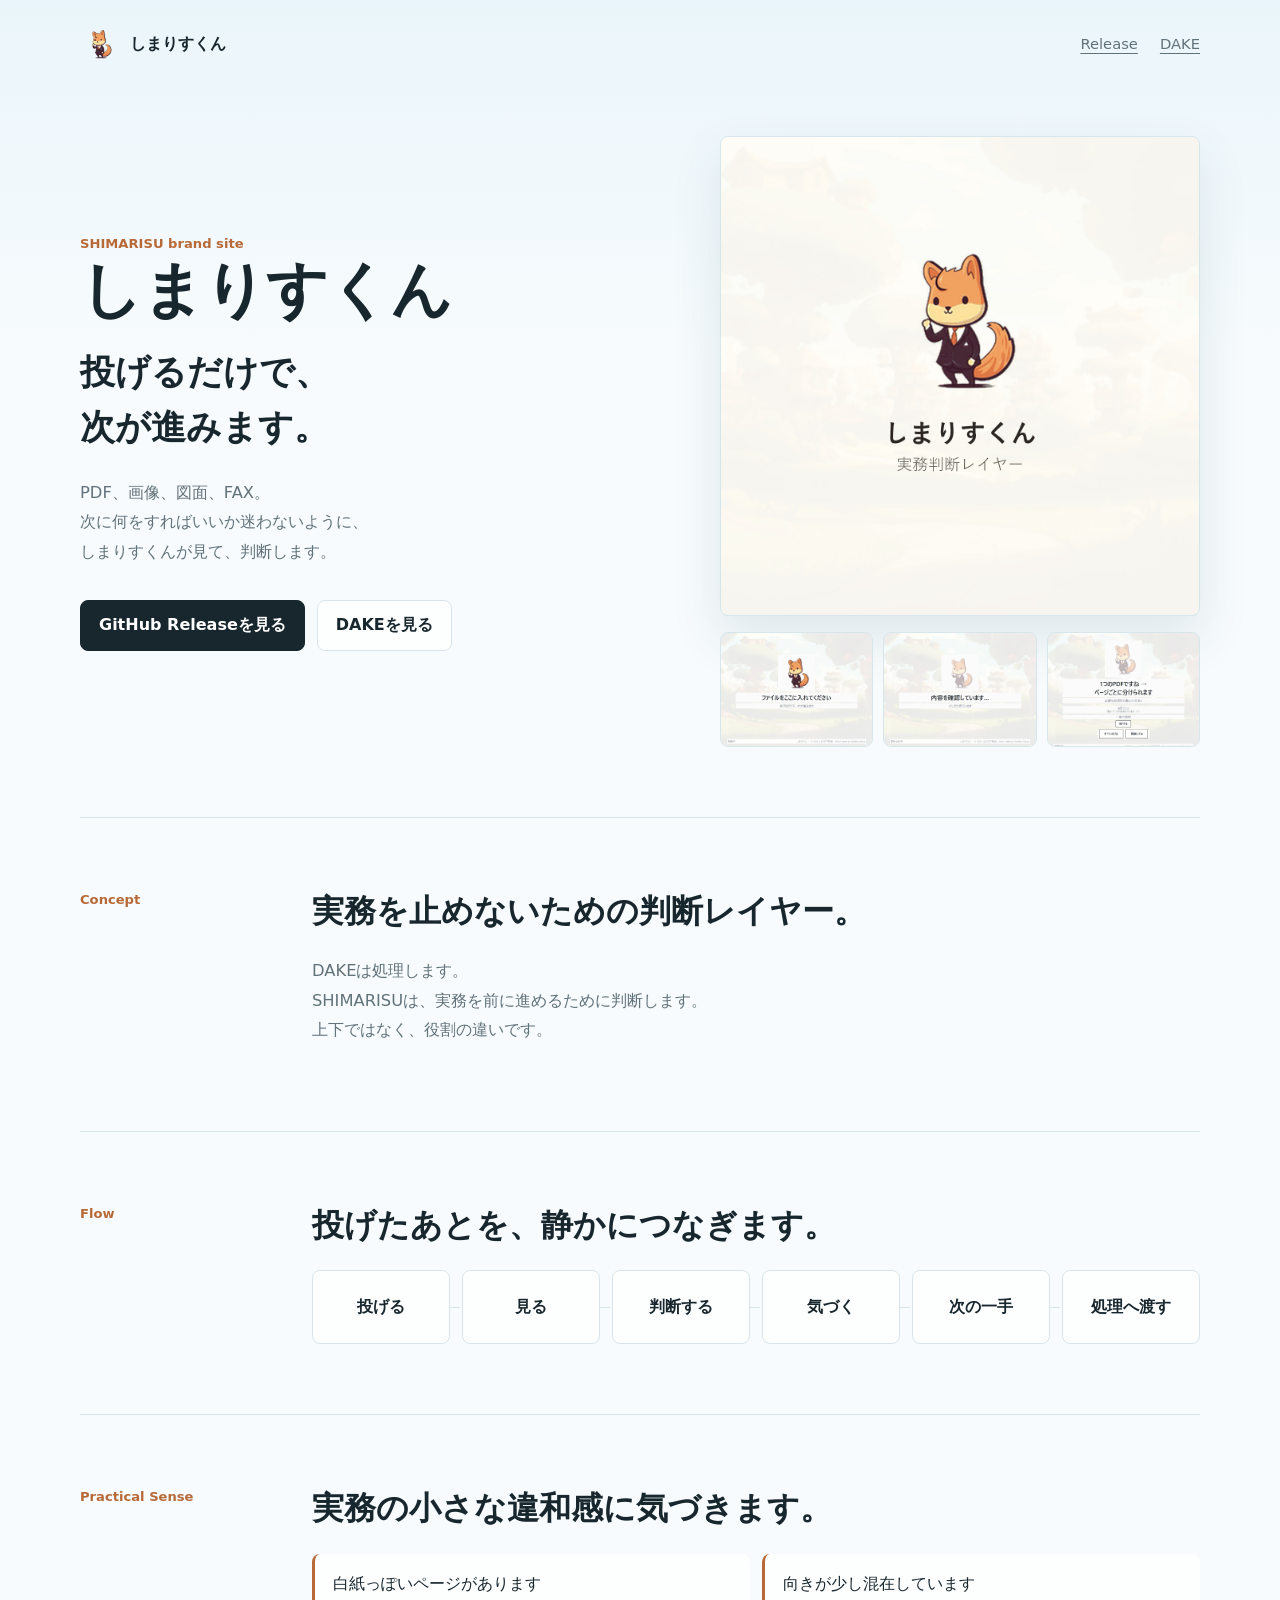
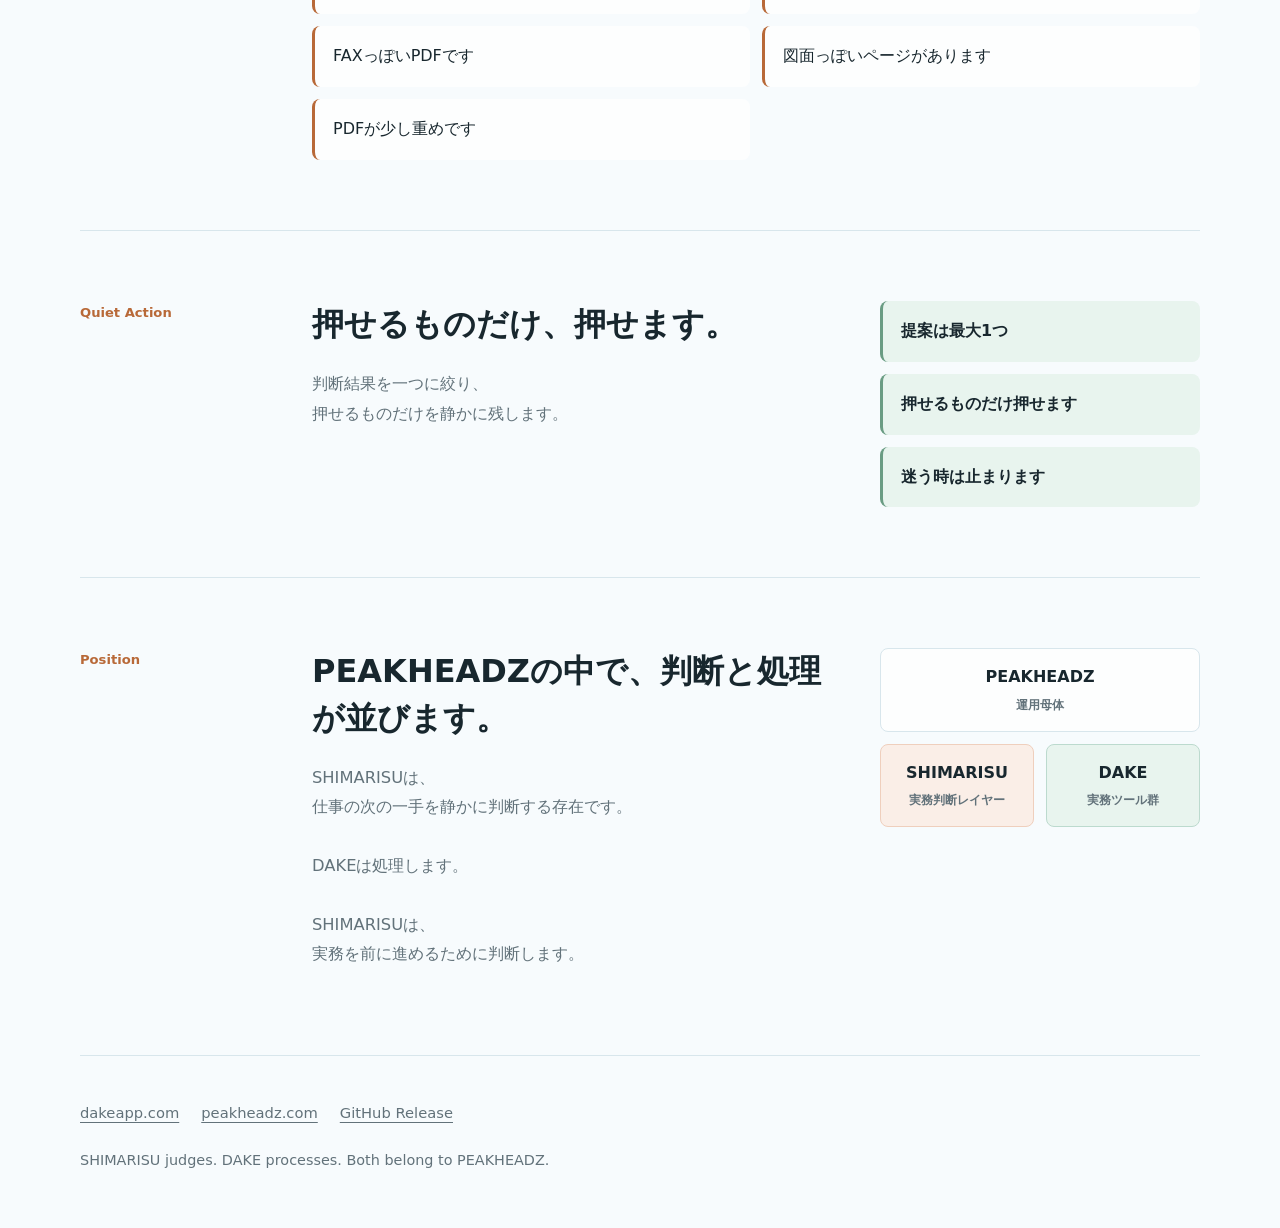
==== public/index.html @ a04b86bb "Refine SHIMARISU positioning" ====
<!doctype html>
<html lang="ja">
  <head>
    <meta charset="utf-8">
    <meta name="viewport" content="width=device-width, initial-scale=1">
    <title>しまりすくん｜投げるだけで、次が進みます</title>
    <meta name="description" content="しまりすくんは、PDF・画像・図面・FAXを見て、仕事の次の一手を静かに判断する実務判断レイヤーです。">
    <meta name="theme-color" content="#eef7fb">
    <meta property="og:site_name" content="しまりすくん">
    <meta property="og:type" content="website">
    <meta property="og:url" content="https://shimarisu.dakeapp.com/">
    <meta property="og:title" content="しまりすくん｜投げるだけで、次が進みます">
    <meta property="og:description" content="しまりすくんは、PDF・画像・図面・FAXを見て、仕事の次の一手を静かに判断する実務判断レイヤーです。">
    <meta property="og:image" content="https://shimarisu.dakeapp.com/assets/booth_thumbnail.jpg">
    <meta name="twitter:card" content="summary_large_image">
    <link rel="icon" href="assets/shimarisu_icon.png">
    <link rel="stylesheet" href="style.css">
  </head>
  <body>
    <header class="site-header">
      <a class="brand" href="#top" aria-label="しまりすくん トップへ">
        <img src="assets/shimarisu_icon.png" alt="" width="40" height="40">
        <span>しまりすくん</span>
      </a>
      <nav class="site-nav" aria-label="関連リンク">
        <a href="https://github.com/yukiPHZ/shimarisu/releases" target="_blank" rel="noreferrer">Release</a>
        <a href="https://dakeapp.com/" target="_blank" rel="noreferrer">DAKE</a>
      </nav>
    </header>

    <main id="top">
      <section class="hero" aria-labelledby="hero-title">
        <div class="hero-copy">
          <p class="eyebrow">SHIMARISU brand site</p>
          <h1 id="hero-title">しまりすくん</h1>
          <p class="hero-lead">投げるだけで、<br>次が進みます。</p>
          <p class="hero-text">
            PDF、画像、図面、FAX。<br>
            次に何をすればいいか迷わないように、<br>
            しまりすくんが見て、判断します。
          </p>
          <div class="hero-actions" aria-label="主要リンク">
            <a class="button primary" href="https://github.com/yukiPHZ/shimarisu/releases" target="_blank" rel="noreferrer">GitHub Releaseを見る</a>
            <a class="button secondary" href="https://dakeapp.com/" target="_blank" rel="noreferrer">DAKEを見る</a>
          </div>
        </div>

        <div class="hero-media" aria-label="しまりすくんの画面">
          <img class="hero-card" src="assets/booth_thumbnail.jpg" alt="しまりすくん 実務判断レイヤー">
          <div class="mini-steps" aria-label="しまりすくんの流れ">
            <img src="assets/01_start.webp" alt="ファイルを受け取る画面">
            <img src="assets/02_checking.webp" alt="内容を確認している画面">
            <img src="assets/03_decision.webp" alt="次の一手を判断した画面">
          </div>
        </div>
      </section>

      <section class="section concept" aria-labelledby="concept-title">
        <div class="section-label">Concept</div>
        <div class="section-body">
          <h2 id="concept-title">実務を止めないための判断レイヤー。</h2>
          <p>
            DAKEは処理します。<br>
            SHIMARISUは、実務を前に進めるために判断します。<br>
            上下ではなく、役割の違いです。
          </p>
        </div>
      </section>

      <section class="section flow-section" aria-labelledby="flow-title">
        <div class="section-label">Flow</div>
        <div class="section-body">
          <h2 id="flow-title">投げたあとを、静かにつなぎます。</h2>
          <ol class="flow-list">
            <li>投げる</li>
            <li>見る</li>
            <li>判断する</li>
            <li>気づく</li>
            <li>次の一手</li>
            <li>処理へ渡す</li>
          </ol>
        </div>
      </section>

      <section class="section practical" aria-labelledby="practical-title">
        <div class="section-label">Practical Sense</div>
        <div class="section-body">
          <h2 id="practical-title">実務の小さな違和感に気づきます。</h2>
          <ul class="sense-list">
            <li>白紙っぽいページがあります</li>
            <li>向きが少し混在しています</li>
            <li>FAXっぽいPDFです</li>
            <li>図面っぽいページがあります</li>
            <li>PDFが少し重めです</li>
          </ul>
        </div>
      </section>

      <section class="section quiet-action" aria-labelledby="action-title">
        <div class="section-label">Quiet Action</div>
        <div class="section-body action-grid">
          <div>
            <h2 id="action-title">押せるものだけ、押せます。</h2>
            <p>
              判断結果を一つに絞り、<br>
              押せるものだけを静かに残します。
            </p>
          </div>
          <ul class="action-list">
            <li>提案は最大1つ</li>
            <li>押せるものだけ押せます</li>
            <li>迷う時は止まります</li>
          </ul>
        </div>
      </section>

      <section class="section position" aria-labelledby="position-title">
        <div class="section-label">Position</div>
        <div class="section-body position-grid">
          <div>
            <h2 id="position-title">PEAKHEADZの中で、判断と処理が並びます。</h2>
            <p>
              SHIMARISUは、<br>
              仕事の次の一手を静かに判断する存在です。<br><br>
              DAKEは処理します。<br><br>
              SHIMARISUは、<br>
              実務を前に進めるために判断します。
            </p>
          </div>
          <ol class="position-stack" aria-label="位置づけ">
            <li class="position-parent">
              <span>PEAKHEADZ</span>
              <small>運用母体</small>
            </li>
            <li>
              <span>SHIMARISU</span>
              <small>実務判断レイヤー</small>
            </li>
            <li>
              <span>DAKE</span>
              <small>実務ツール群</small>
            </li>
          </ol>
        </div>
      </section>
    </main>

    <footer class="site-footer">
      <nav aria-label="フッターリンク">
        <a href="https://dakeapp.com/" target="_blank" rel="noreferrer">dakeapp.com</a>
        <a href="https://peakheadz.com/" target="_blank" rel="noreferrer">peakheadz.com</a>
        <a href="https://github.com/yukiPHZ/shimarisu/releases" target="_blank" rel="noreferrer">GitHub Release</a>
      </nav>
      <p>SHIMARISU judges. DAKE processes. Both belong to PEAKHEADZ.</p>
    </footer>
  </body>
</html>
---- public/style.css ----
:root {
  color-scheme: light;
  --page: #f7fbfd;
  --paper: #ffffff;
  --soft-blue: #e7f4fa;
  --line: #d8e6ec;
  --ink: #18272e;
  --muted: #62727a;
  --accent: #b86938;
  --accent-soft: #faeee7;
  --green-soft: #e8f4ee;
  --shadow: 0 22px 50px rgba(46, 87, 103, 0.12);
}

* {
  box-sizing: border-box;
}

html {
  scroll-behavior: smooth;
}

body {
  margin: 0;
  background:
    linear-gradient(180deg, rgba(231, 244, 250, 0.8), rgba(247, 251, 253, 0.15) 360px),
    var(--page);
  color: var(--ink);
  font-family: "Yu Gothic", "YuGothic", "Hiragino Sans", "Meiryo", system-ui, sans-serif;
  line-height: 1.8;
}

img {
  display: block;
  max-width: 100%;
}

a {
  color: inherit;
  text-decoration-thickness: 1px;
  text-underline-offset: 0.24em;
}

.site-header {
  width: min(1120px, calc(100% - 40px));
  margin: 0 auto;
  padding: 24px 0 14px;
  display: flex;
  align-items: center;
  justify-content: space-between;
  gap: 18px;
}

.brand {
  display: inline-flex;
  align-items: center;
  gap: 10px;
  font-weight: 700;
  text-decoration: none;
}

.brand img {
  width: 40px;
  height: 40px;
  object-fit: contain;
}

.site-nav,
.site-footer nav {
  display: flex;
  flex-wrap: wrap;
  gap: 14px 22px;
  color: var(--muted);
  font-size: 0.92rem;
}

.hero {
  width: min(1120px, calc(100% - 40px));
  margin: 20px auto 0;
  min-height: 74vh;
  display: grid;
  grid-template-columns: minmax(0, 1fr) minmax(320px, 480px);
  gap: 54px;
  align-items: center;
  padding: 38px 0 70px;
}

.eyebrow,
.section-label {
  margin: 0;
  color: var(--accent);
  font-size: 0.82rem;
  font-weight: 700;
  letter-spacing: 0;
}

h1,
h2,
p {
  margin-top: 0;
}

h1 {
  margin-bottom: 20px;
  font-size: 3.8rem;
  line-height: 1.14;
  letter-spacing: 0;
}

h2 {
  margin-bottom: 22px;
  font-size: 2rem;
  line-height: 1.45;
  letter-spacing: 0;
}

.hero-lead {
  margin-bottom: 24px;
  font-size: 2.2rem;
  line-height: 1.55;
  font-weight: 700;
}

.hero-text,
.section-body p {
  color: var(--muted);
  font-size: 1.02rem;
}

.hero-actions {
  display: flex;
  flex-wrap: wrap;
  gap: 12px;
  margin-top: 34px;
}

.button {
  min-height: 46px;
  display: inline-flex;
  align-items: center;
  justify-content: center;
  border-radius: 8px;
  border: 1px solid var(--line);
  padding: 10px 18px;
  font-weight: 700;
  text-decoration: none;
}

.button.primary {
  background: var(--ink);
  border-color: var(--ink);
  color: #fff;
}

.button.secondary {
  background: rgba(255, 255, 255, 0.72);
}

.hero-media {
  display: grid;
  gap: 16px;
}

.hero-card {
  aspect-ratio: 1 / 1;
  width: 100%;
  object-fit: cover;
  border: 1px solid var(--line);
  border-radius: 8px;
  box-shadow: var(--shadow);
  background: var(--paper);
}

.mini-steps {
  display: grid;
  grid-template-columns: repeat(3, 1fr);
  gap: 10px;
}

.mini-steps img {
  aspect-ratio: 4 / 3;
  width: 100%;
  object-fit: cover;
  border: 1px solid var(--line);
  border-radius: 8px;
  background: var(--paper);
}

.section {
  width: min(1120px, calc(100% - 40px));
  margin: 0 auto;
  padding: 70px 0;
  border-top: 1px solid var(--line);
  display: grid;
  grid-template-columns: 190px minmax(0, 1fr);
  gap: 42px;
}

.concept h2 {
  max-width: 680px;
}

.flow-list,
.sense-list,
.action-list,
.position-stack {
  margin: 0;
  padding: 0;
  list-style: none;
}

.flow-list {
  display: grid;
  grid-template-columns: repeat(6, minmax(92px, 1fr));
  gap: 12px;
  align-items: stretch;
}

.flow-list li {
  position: relative;
  min-height: 74px;
  display: grid;
  place-items: center;
  border: 1px solid var(--line);
  border-radius: 8px;
  background: rgba(255, 255, 255, 0.72);
  font-weight: 700;
  text-align: center;
}

.flow-list li:not(:last-child)::after {
  content: "";
  position: absolute;
  right: -11px;
  top: 50%;
  width: 10px;
  height: 1px;
  background: var(--line);
}

.sense-list {
  display: grid;
  grid-template-columns: repeat(2, minmax(0, 1fr));
  gap: 12px;
}

.sense-list li,
.action-list li {
  border-left: 3px solid var(--accent);
  border-radius: 8px;
  background: rgba(255, 255, 255, 0.76);
  padding: 16px 18px;
}

.action-grid,
.position-grid {
  display: grid;
  grid-template-columns: minmax(0, 1fr) 320px;
  gap: 42px;
  align-items: start;
}

.action-list {
  display: grid;
  gap: 12px;
}

.action-list li {
  background: var(--green-soft);
  border-left-color: #6a9c83;
  font-weight: 700;
}

.position-stack {
  display: grid;
  grid-template-columns: repeat(2, minmax(0, 1fr));
  gap: 12px;
}

.position-stack li {
  position: relative;
  min-height: 78px;
  display: grid;
  align-content: center;
  justify-items: center;
  place-items: center;
  border: 1px solid var(--line);
  border-radius: 8px;
  background: rgba(255, 255, 255, 0.78);
  padding: 14px;
  font-weight: 800;
  text-align: center;
}

.position-stack span,
.position-stack small {
  display: block;
}

.position-stack small {
  margin-top: 2px;
  color: var(--muted);
  font-size: 0.78rem;
  font-weight: 700;
}

.position-stack .position-parent {
  grid-column: 1 / -1;
}

.position-stack li:nth-child(2) {
  background: var(--accent-soft);
  border-color: #efcfbd;
}

.position-stack li:nth-child(3) {
  background: var(--green-soft);
  border-color: #bcdace;
}

.site-footer {
  width: min(1120px, calc(100% - 40px));
  margin: 0 auto;
  padding: 44px 0 54px;
  border-top: 1px solid var(--line);
  color: var(--muted);
}

.site-footer p {
  margin: 22px 0 0;
  font-size: 0.9rem;
}

@media (max-width: 860px) {
  .site-header {
    align-items: flex-start;
    flex-direction: column;
  }

  .hero {
    min-height: auto;
    grid-template-columns: 1fr;
    gap: 34px;
    padding: 18px 0 56px;
  }

  h1 {
    font-size: 3rem;
  }

  h2 {
    font-size: 1.62rem;
  }

  .hero-lead {
    font-size: 1.82rem;
  }

  .section {
    grid-template-columns: 1fr;
    gap: 14px;
    padding: 54px 0;
  }

  .flow-list,
  .sense-list,
  .action-grid,
  .position-grid {
    grid-template-columns: 1fr;
  }

  .flow-list li:not(:last-child)::after {
    right: auto;
    left: 50%;
    top: auto;
    bottom: -12px;
    width: 1px;
    height: 12px;
  }
}

@media (max-width: 520px) {
  .site-header,
  .hero,
  .section,
  .site-footer {
    width: min(100% - 28px, 1120px);
  }

  .site-header {
    padding-top: 18px;
  }

  .site-nav,
  .site-footer nav {
    gap: 10px 16px;
  }

  .hero {
    gap: 24px;
    padding-bottom: 16px;
  }

  .section {
    padding: 32px 0 48px;
  }

  h1 {
    font-size: 2.48rem;
  }

  h2 {
    font-size: 1.38rem;
  }

  .hero-lead {
    font-size: 1.55rem;
  }

  .button {
    width: 100%;
  }

  .hero-media {
    width: min(100%, 176px);
    justify-self: center;
  }

  .position-stack {
    grid-template-columns: 1fr;
  }

  .position-stack .position-parent {
    grid-column: auto;
  }

  .hero-card {
    box-shadow: 0 14px 28px rgba(46, 87, 103, 0.1);
  }

  .mini-steps {
    display: none;
  }
}
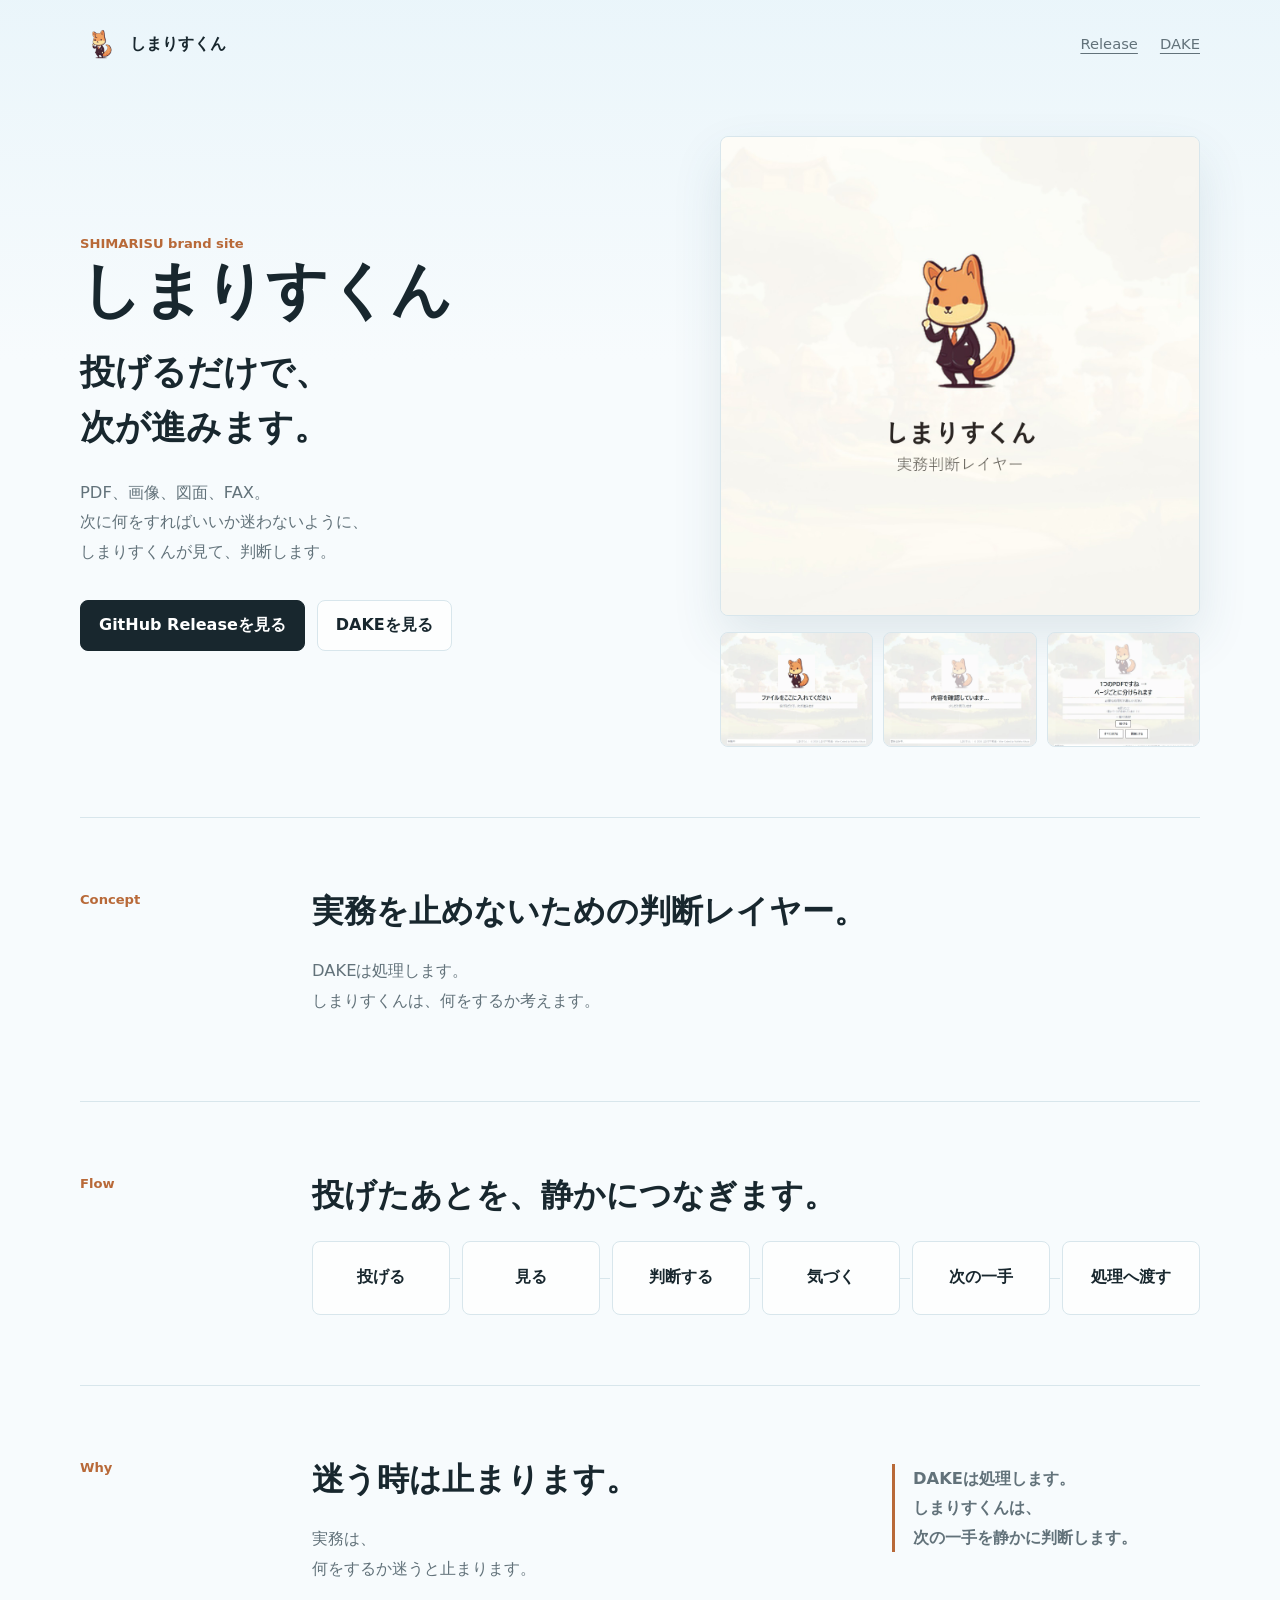
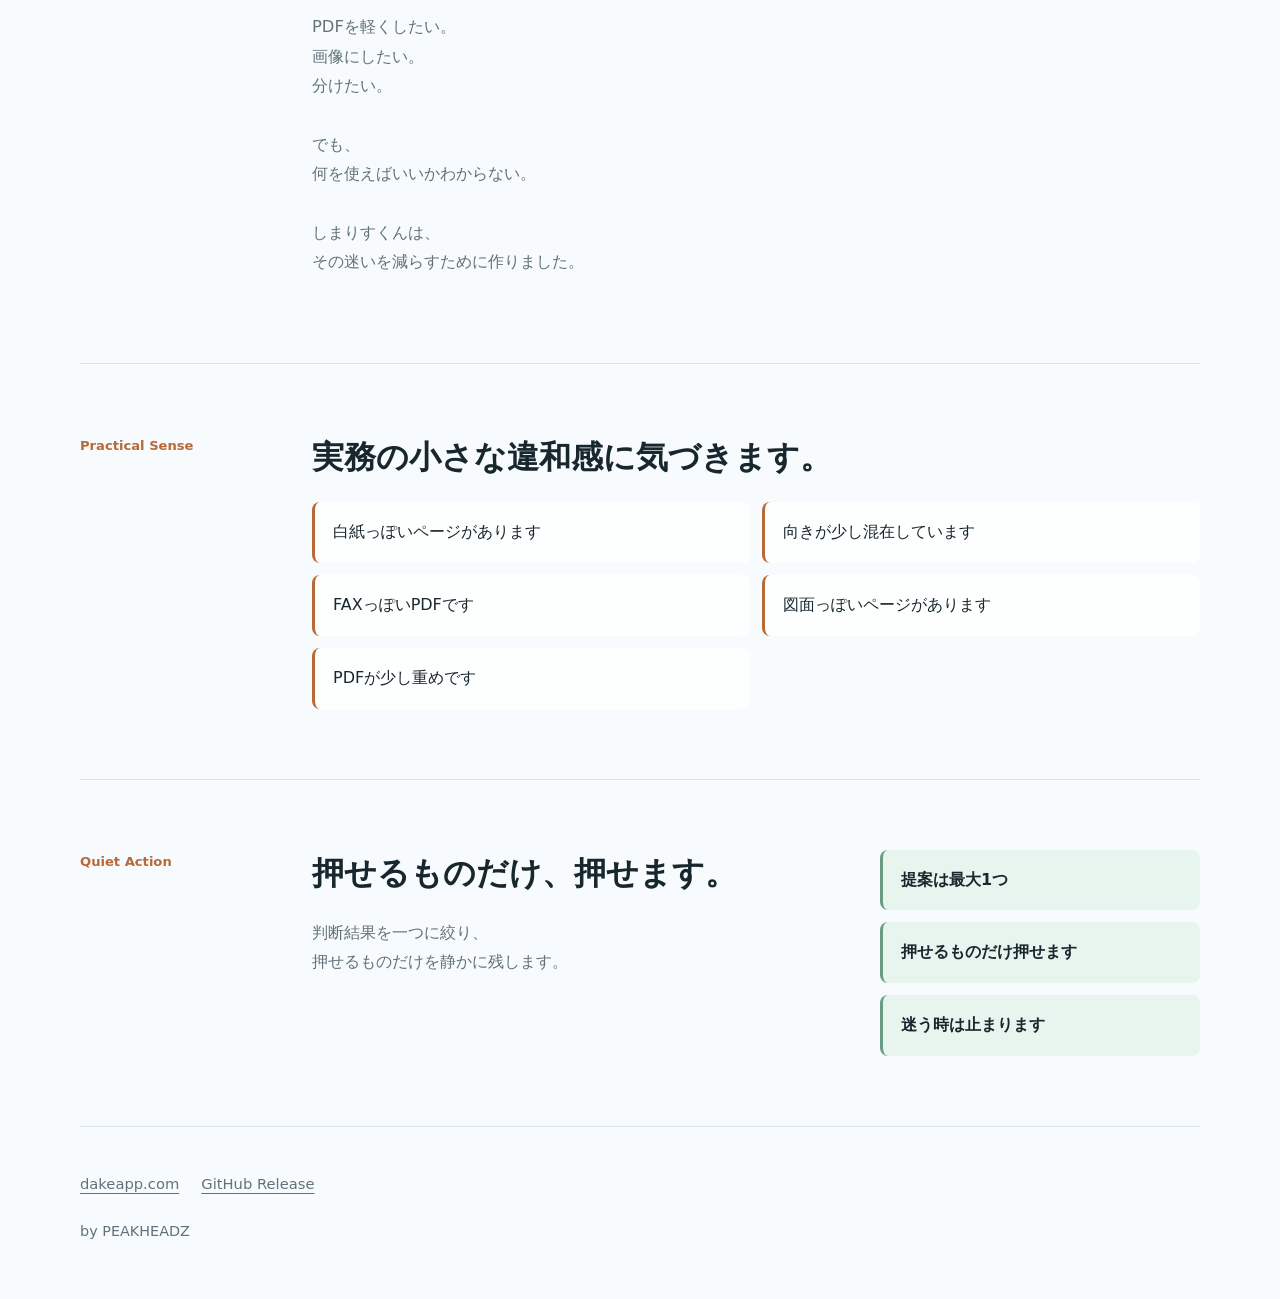
==== commit c97baa2b: "Replace positioning with purpose" ====
--- a/public/index.html
+++ b/public/index.html
@@ -61,8 +61,7 @@
           <h2 id="concept-title">実務を止めないための判断レイヤー。</h2>
           <p>
             DAKEは処理します。<br>
-            SHIMARISUは、実務を前に進めるために判断します。<br>
-            上下ではなく、役割の違いです。
+            しまりすくんは、何をするか考えます。
           </p>
         </div>
       </section>
@@ -79,6 +78,31 @@
             <li>次の一手</li>
             <li>処理へ渡す</li>
           </ol>
+        </div>
+      </section>
+
+      <section class="section why" aria-labelledby="why-title">
+        <div class="section-label">Why</div>
+        <div class="section-body why-body">
+          <div>
+            <h2 id="why-title">迷う時は止まります。</h2>
+            <p>
+              実務は、<br>
+              何をするか迷うと止まります。<br><br>
+              PDFを軽くしたい。<br>
+              画像にしたい。<br>
+              分けたい。<br><br>
+              でも、<br>
+              何を使えばいいかわからない。<br><br>
+              しまりすくんは、<br>
+              その迷いを減らすために作りました。
+            </p>
+          </div>
+          <p class="why-note">
+            DAKEは処理します。<br>
+            しまりすくんは、<br>
+            次の一手を静かに判断します。
+          </p>
         </div>
       </section>
 
@@ -113,45 +137,14 @@
           </ul>
         </div>
       </section>
-
-      <section class="section position" aria-labelledby="position-title">
-        <div class="section-label">Position</div>
-        <div class="section-body position-grid">
-          <div>
-            <h2 id="position-title">PEAKHEADZの中で、判断と処理が並びます。</h2>
-            <p>
-              SHIMARISUは、<br>
-              仕事の次の一手を静かに判断する存在です。<br><br>
-              DAKEは処理します。<br><br>
-              SHIMARISUは、<br>
-              実務を前に進めるために判断します。
-            </p>
-          </div>
-          <ol class="position-stack" aria-label="位置づけ">
-            <li class="position-parent">
-              <span>PEAKHEADZ</span>
-              <small>運用母体</small>
-            </li>
-            <li>
-              <span>SHIMARISU</span>
-              <small>実務判断レイヤー</small>
-            </li>
-            <li>
-              <span>DAKE</span>
-              <small>実務ツール群</small>
-            </li>
-          </ol>
-        </div>
-      </section>
     </main>
 
     <footer class="site-footer">
       <nav aria-label="フッターリンク">
         <a href="https://dakeapp.com/" target="_blank" rel="noreferrer">dakeapp.com</a>
-        <a href="https://peakheadz.com/" target="_blank" rel="noreferrer">peakheadz.com</a>
         <a href="https://github.com/yukiPHZ/shimarisu/releases" target="_blank" rel="noreferrer">GitHub Release</a>
       </nav>
-      <p>SHIMARISU judges. DAKE processes. Both belong to PEAKHEADZ.</p>
+      <p>by PEAKHEADZ</p>
     </footer>
   </body>
 </html>
--- a/public/style.css
+++ b/public/style.css
@@ -202,8 +202,7 @@
 
 .flow-list,
 .sense-list,
-.action-list,
-.position-stack {
+.action-list {
   margin: 0;
   padding: 0;
   list-style: none;
@@ -252,8 +251,7 @@
   padding: 16px 18px;
 }
 
-.action-grid,
-.position-grid {
+.action-grid {
   display: grid;
   grid-template-columns: minmax(0, 1fr) 320px;
   gap: 42px;
@@ -271,51 +269,20 @@
   font-weight: 700;
 }
 
-.position-stack {
-  display: grid;
-  grid-template-columns: repeat(2, minmax(0, 1fr));
-  gap: 12px;
-}
-
-.position-stack li {
-  position: relative;
-  min-height: 78px;
-  display: grid;
-  align-content: center;
-  justify-items: center;
-  place-items: center;
-  border: 1px solid var(--line);
-  border-radius: 8px;
-  background: rgba(255, 255, 255, 0.78);
-  padding: 14px;
-  font-weight: 800;
-  text-align: center;
-}
-
-.position-stack span,
-.position-stack small {
-  display: block;
-}
-
-.position-stack small {
-  margin-top: 2px;
-  color: var(--muted);
-  font-size: 0.78rem;
-  font-weight: 700;
-}
-
-.position-stack .position-parent {
-  grid-column: 1 / -1;
-}
-
-.position-stack li:nth-child(2) {
-  background: var(--accent-soft);
-  border-color: #efcfbd;
-}
-
-.position-stack li:nth-child(3) {
-  background: var(--green-soft);
-  border-color: #bcdace;
+.why-body {
+  display: grid;
+  grid-template-columns: minmax(0, 1fr) 300px;
+  gap: 42px;
+  align-items: start;
+  max-width: 880px;
+}
+
+.why-note {
+  margin: 8px 0 0;
+  padding-left: 18px;
+  border-left: 3px solid var(--accent);
+  color: var(--ink);
+  font-weight: 700;
 }
 
 .site-footer {
@@ -365,7 +332,7 @@
   .flow-list,
   .sense-list,
   .action-grid,
-  .position-grid {
+  .why-body {
     grid-template-columns: 1fr;
   }
 
@@ -426,14 +393,6 @@
     justify-self: center;
   }
 
-  .position-stack {
-    grid-template-columns: 1fr;
-  }
-
-  .position-stack .position-parent {
-    grid-column: auto;
-  }
-
   .hero-card {
     box-shadow: 0 14px 28px rgba(46, 87, 103, 0.1);
   }
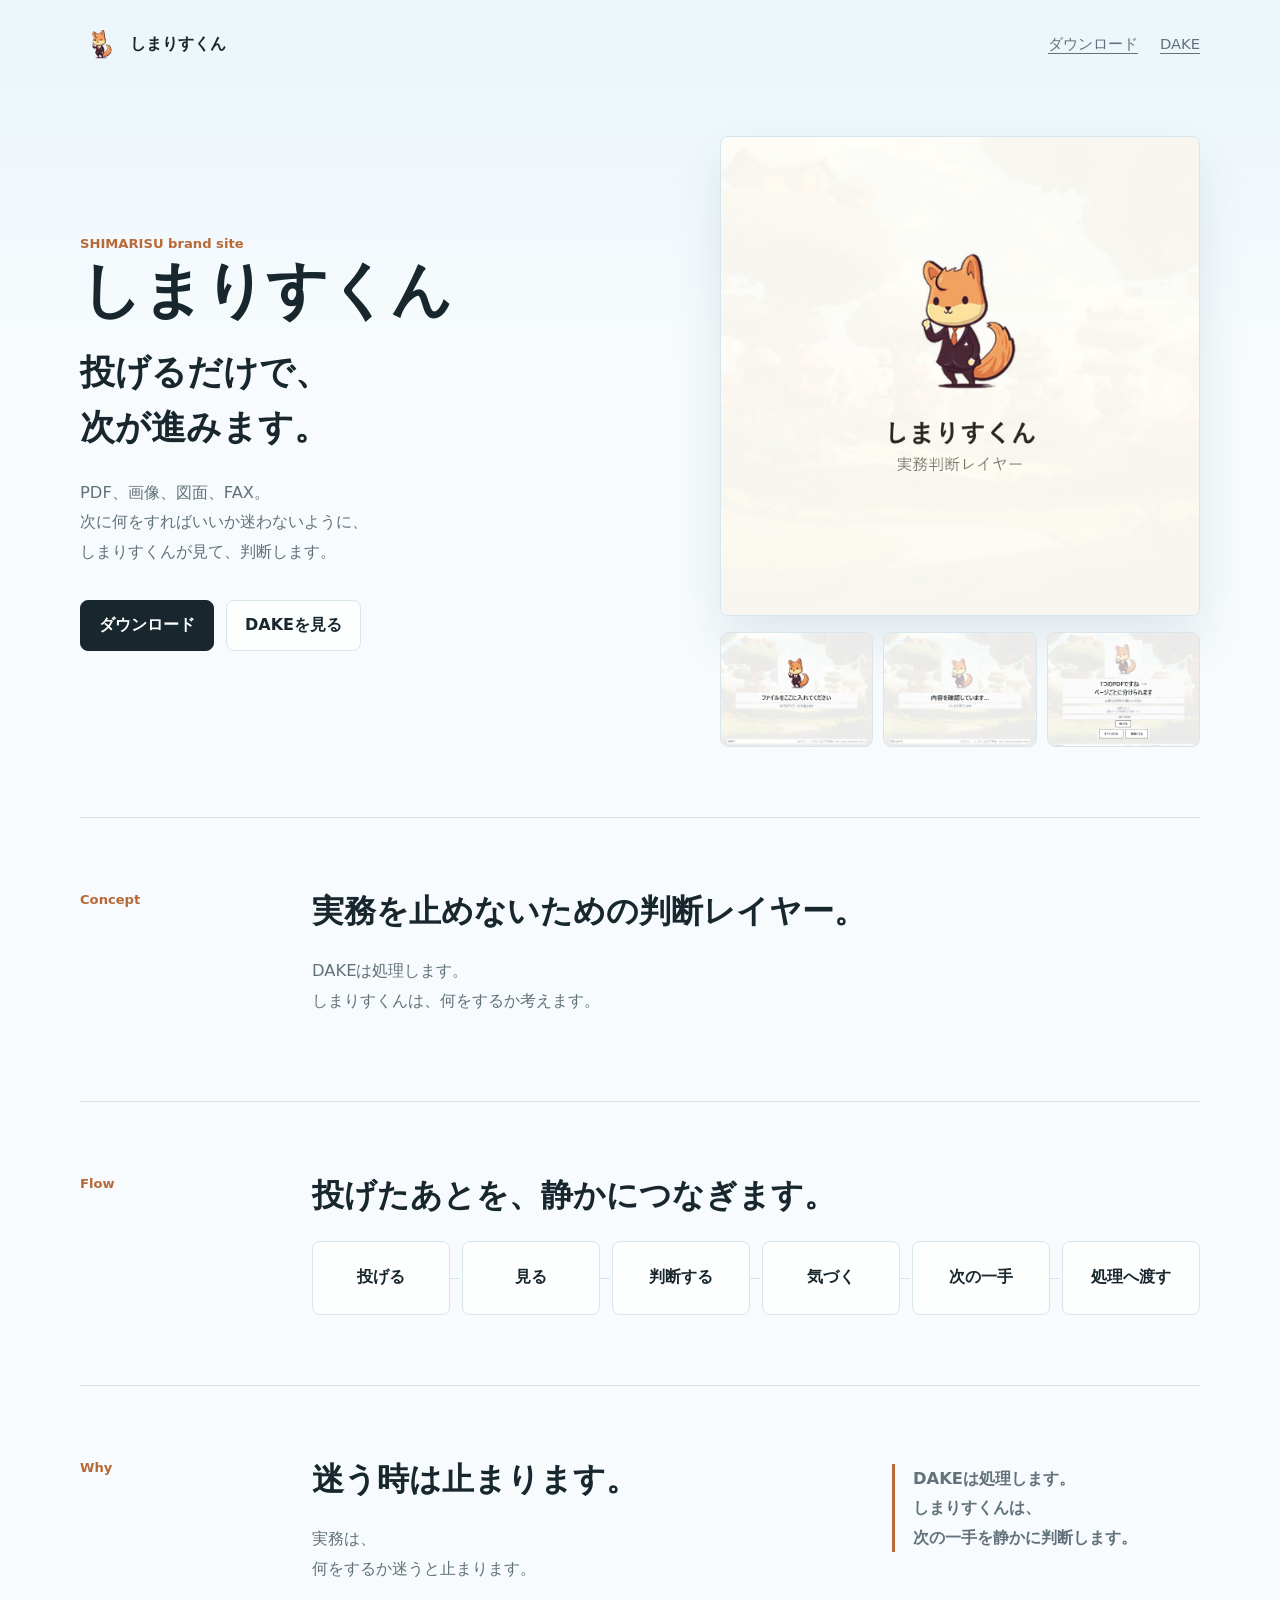
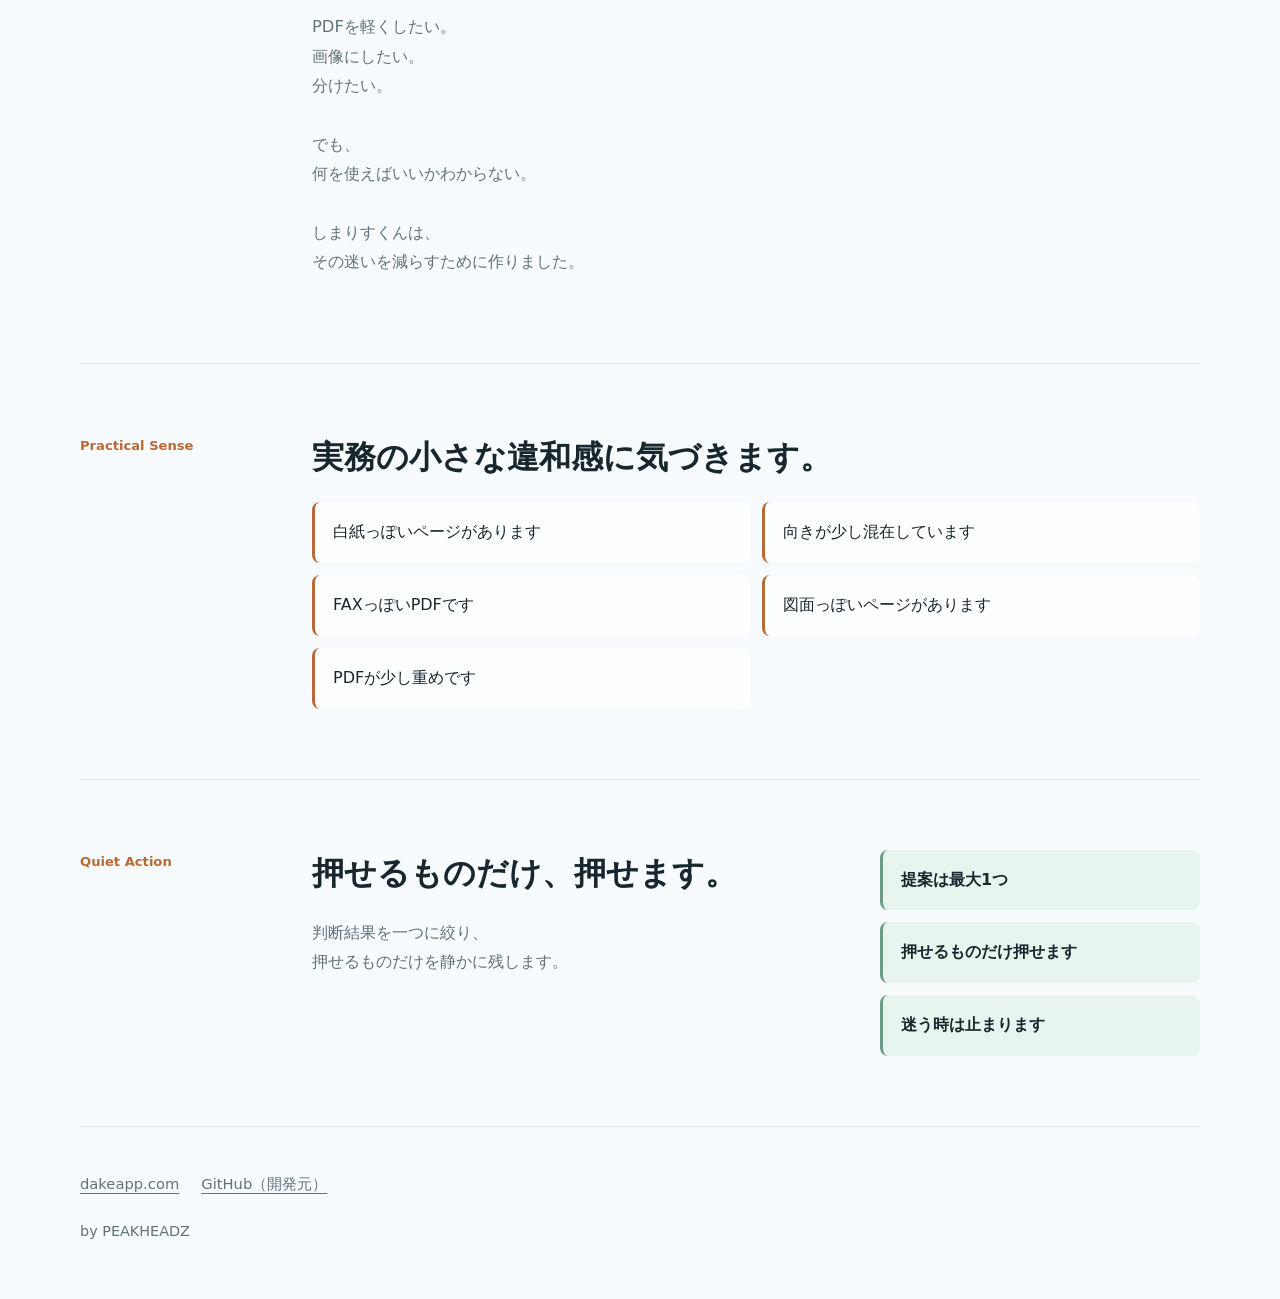
==== commit 2e36c7ae: "Add SHIMARISU pack download" ====
--- a/public/index.html
+++ b/public/index.html
@@ -23,7 +23,7 @@
         <span>しまりすくん</span>
       </a>
       <nav class="site-nav" aria-label="関連リンク">
-        <a href="https://github.com/yukiPHZ/shimarisu/releases" target="_blank" rel="noreferrer">Release</a>
+        <a href="/downloads/SHIMARISU_Pack.zip">ダウンロード</a>
         <a href="https://dakeapp.com/" target="_blank" rel="noreferrer">DAKE</a>
       </nav>
     </header>
@@ -40,7 +40,7 @@
             しまりすくんが見て、判断します。
           </p>
           <div class="hero-actions" aria-label="主要リンク">
-            <a class="button primary" href="https://github.com/yukiPHZ/shimarisu/releases" target="_blank" rel="noreferrer">GitHub Releaseを見る</a>
+            <a class="button primary" href="/downloads/SHIMARISU_Pack.zip">ダウンロード</a>
             <a class="button secondary" href="https://dakeapp.com/" target="_blank" rel="noreferrer">DAKEを見る</a>
           </div>
         </div>
@@ -142,7 +142,7 @@
     <footer class="site-footer">
       <nav aria-label="フッターリンク">
         <a href="https://dakeapp.com/" target="_blank" rel="noreferrer">dakeapp.com</a>
-        <a href="https://github.com/yukiPHZ/shimarisu/releases" target="_blank" rel="noreferrer">GitHub Release</a>
+        <a href="https://github.com/yukiPHZ/shimarisu" target="_blank" rel="noreferrer">GitHub（開発元）</a>
       </nav>
       <p>by PEAKHEADZ</p>
     </footer>
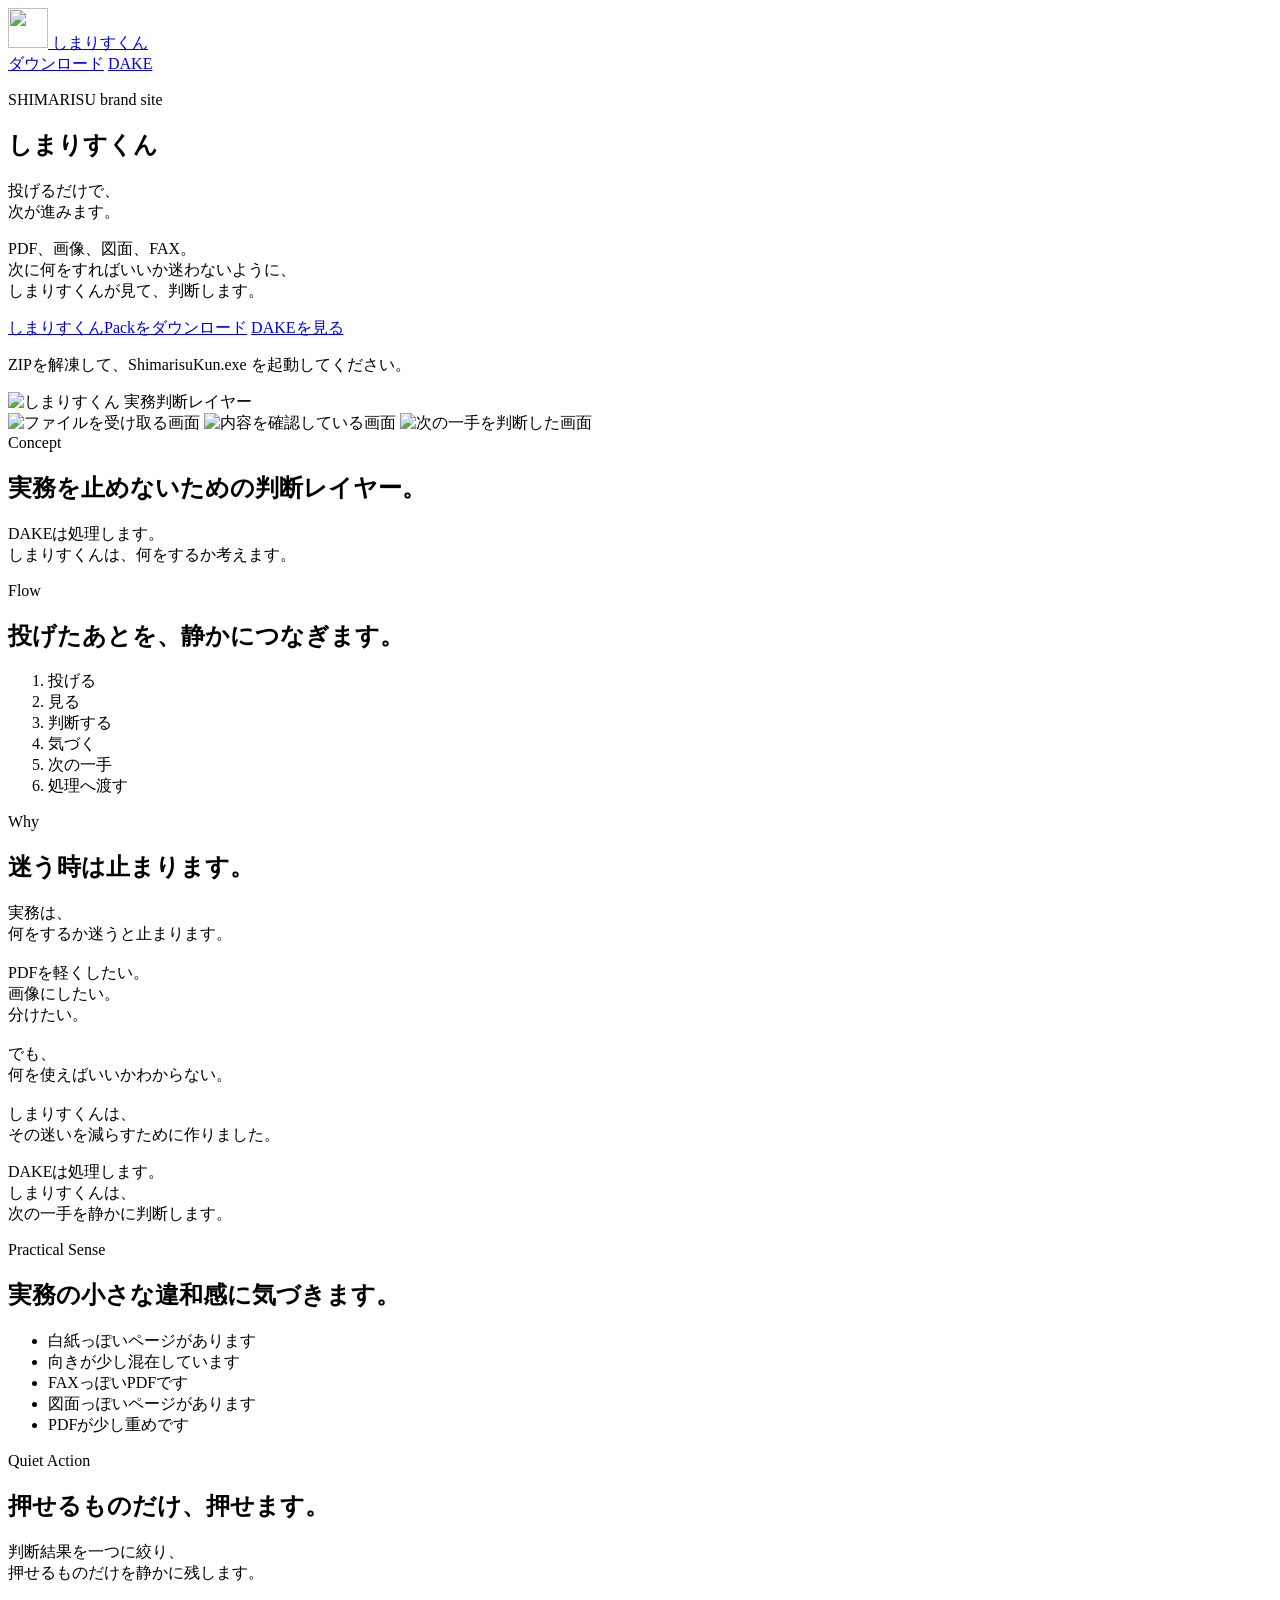
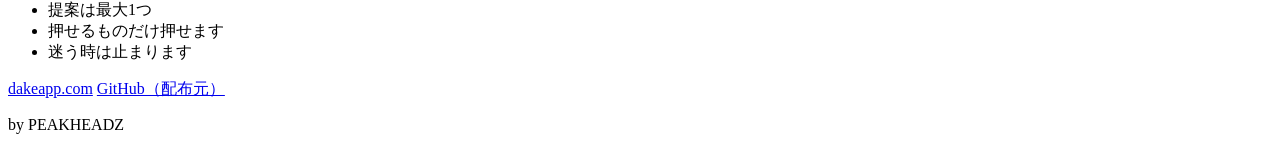
==== commit e13f384f: "Use release asset for SHIMARISU pack download" ====
--- a/public/index.html
+++ b/public/index.html
@@ -13,17 +13,17 @@
     <meta property="og:description" content="しまりすくんは、PDF・画像・図面・FAXを見て、仕事の次の一手を静かに判断する実務判断レイヤーです。">
     <meta property="og:image" content="https://shimarisu.dakeapp.com/assets/booth_thumbnail.jpg">
     <meta name="twitter:card" content="summary_large_image">
-    <link rel="icon" href="assets/shimarisu_icon.png">
-    <link rel="stylesheet" href="style.css">
+    <link rel="icon" href="/assets/shimarisu_icon.png">
+    <link rel="stylesheet" href="/style.css">
   </head>
   <body>
     <header class="site-header">
       <a class="brand" href="#top" aria-label="しまりすくん トップへ">
-        <img src="assets/shimarisu_icon.png" alt="" width="40" height="40">
+        <img src="/assets/shimarisu_icon.png" alt="" width="40" height="40">
         <span>しまりすくん</span>
       </a>
       <nav class="site-nav" aria-label="関連リンク">
-        <a href="/downloads/SHIMARISU_Pack.zip">ダウンロード</a>
+        <a href="https://github.com/yukiPHZ/shimarisu-pack-release/releases/download/SHIMARISU_Pack_v1.0.0/SHIMARISU_Pack.zip">ダウンロード</a>
         <a href="https://dakeapp.com/" target="_blank" rel="noreferrer">DAKE</a>
       </nav>
     </header>
@@ -40,17 +40,18 @@
             しまりすくんが見て、判断します。
           </p>
           <div class="hero-actions" aria-label="主要リンク">
-            <a class="button primary" href="/downloads/SHIMARISU_Pack.zip">ダウンロード</a>
+            <a class="button primary" href="https://github.com/yukiPHZ/shimarisu-pack-release/releases/download/SHIMARISU_Pack_v1.0.0/SHIMARISU_Pack.zip">しまりすくんPackをダウンロード</a>
             <a class="button secondary" href="https://dakeapp.com/" target="_blank" rel="noreferrer">DAKEを見る</a>
           </div>
+          <p class="download-note">ZIPを解凍して、ShimarisuKun.exe を起動してください。</p>
         </div>
 
         <div class="hero-media" aria-label="しまりすくんの画面">
-          <img class="hero-card" src="assets/booth_thumbnail.jpg" alt="しまりすくん 実務判断レイヤー">
+          <img class="hero-card" src="/assets/booth_thumbnail.jpg" alt="しまりすくん 実務判断レイヤー">
           <div class="mini-steps" aria-label="しまりすくんの流れ">
-            <img src="assets/01_start.webp" alt="ファイルを受け取る画面">
-            <img src="assets/02_checking.webp" alt="内容を確認している画面">
-            <img src="assets/03_decision.webp" alt="次の一手を判断した画面">
+            <img src="/assets/01_start.webp" alt="ファイルを受け取る画面">
+            <img src="/assets/02_checking.webp" alt="内容を確認している画面">
+            <img src="/assets/03_decision.webp" alt="次の一手を判断した画面">
           </div>
         </div>
       </section>
@@ -142,7 +143,7 @@
     <footer class="site-footer">
       <nav aria-label="フッターリンク">
         <a href="https://dakeapp.com/" target="_blank" rel="noreferrer">dakeapp.com</a>
-        <a href="https://github.com/yukiPHZ/shimarisu" target="_blank" rel="noreferrer">GitHub（開発元）</a>
+        <a href="https://github.com/yukiPHZ/shimarisu-pack-release/releases/tag/SHIMARISU_Pack_v1.0.0" target="_blank" rel="noreferrer">GitHub（配布元）</a>
       </nav>
       <p>by PEAKHEADZ</p>
     </footer>
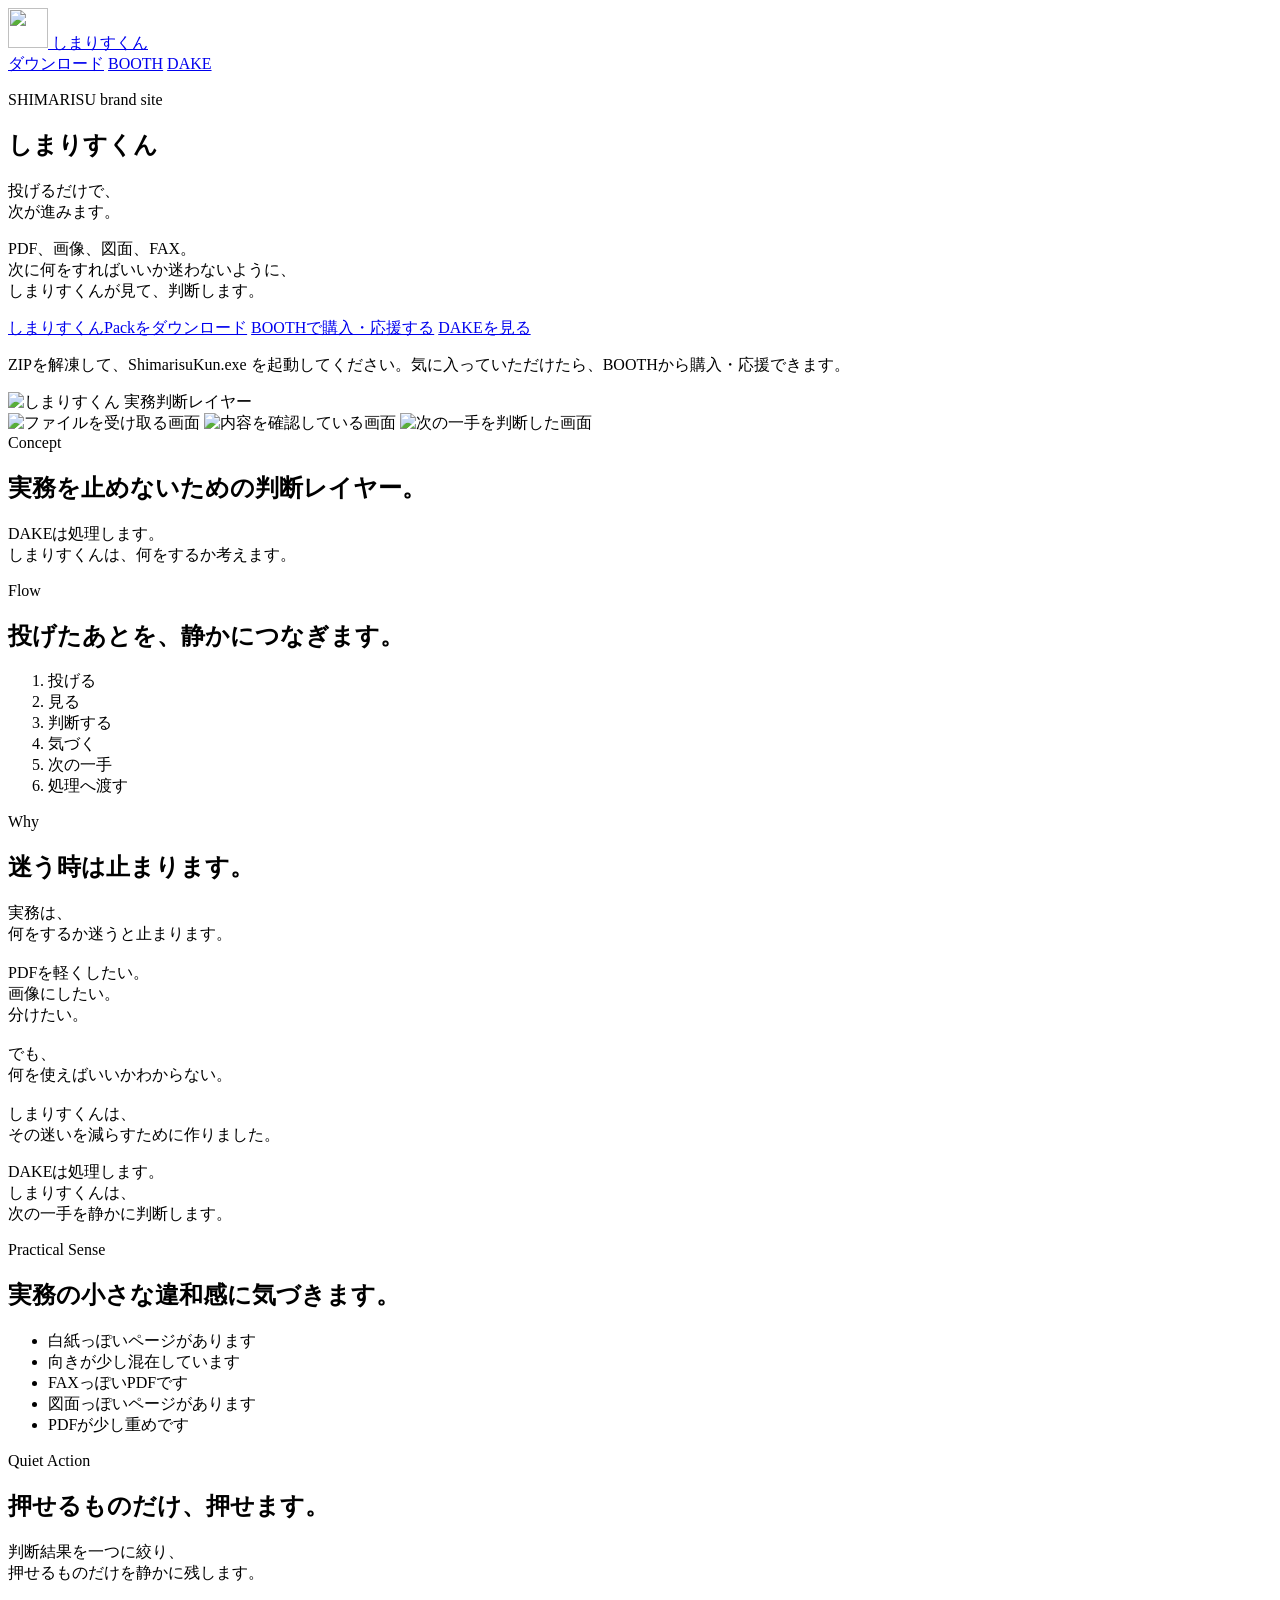
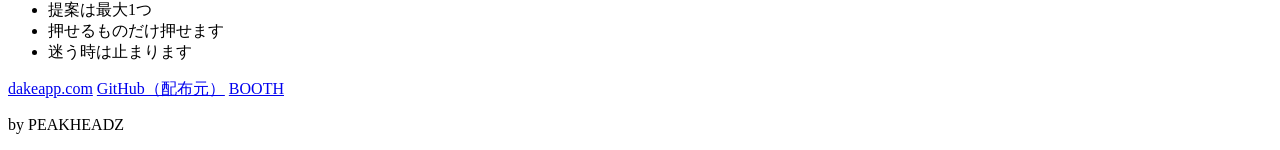
==== commit c5ccc7c4: "Add SHIMARISU BOOTH support link" ====
--- a/public/index.html
+++ b/public/index.html
@@ -24,6 +24,7 @@
       </a>
       <nav class="site-nav" aria-label="関連リンク">
         <a href="https://github.com/yukiPHZ/shimarisu-pack-release/releases/download/SHIMARISU_Pack_v1.0.0/SHIMARISU_Pack.zip">ダウンロード</a>
+        <a href="https://peakheadz.booth.pm/items/8449321" target="_blank" rel="noreferrer">BOOTH</a>
         <a href="https://dakeapp.com/" target="_blank" rel="noreferrer">DAKE</a>
       </nav>
     </header>
@@ -41,9 +42,10 @@
           </p>
           <div class="hero-actions" aria-label="主要リンク">
             <a class="button primary" href="https://github.com/yukiPHZ/shimarisu-pack-release/releases/download/SHIMARISU_Pack_v1.0.0/SHIMARISU_Pack.zip">しまりすくんPackをダウンロード</a>
+            <a class="button secondary" href="https://peakheadz.booth.pm/items/8449321" target="_blank" rel="noreferrer">BOOTHで購入・応援する</a>
             <a class="button secondary" href="https://dakeapp.com/" target="_blank" rel="noreferrer">DAKEを見る</a>
           </div>
-          <p class="download-note">ZIPを解凍して、ShimarisuKun.exe を起動してください。</p>
+          <p class="download-note">ZIPを解凍して、ShimarisuKun.exe を起動してください。気に入っていただけたら、BOOTHから購入・応援できます。</p>
         </div>
 
         <div class="hero-media" aria-label="しまりすくんの画面">
@@ -144,6 +146,7 @@
       <nav aria-label="フッターリンク">
         <a href="https://dakeapp.com/" target="_blank" rel="noreferrer">dakeapp.com</a>
         <a href="https://github.com/yukiPHZ/shimarisu-pack-release/releases/tag/SHIMARISU_Pack_v1.0.0" target="_blank" rel="noreferrer">GitHub（配布元）</a>
+        <a href="https://peakheadz.booth.pm/items/8449321" target="_blank" rel="noreferrer">BOOTH</a>
       </nav>
       <p>by PEAKHEADZ</p>
     </footer>
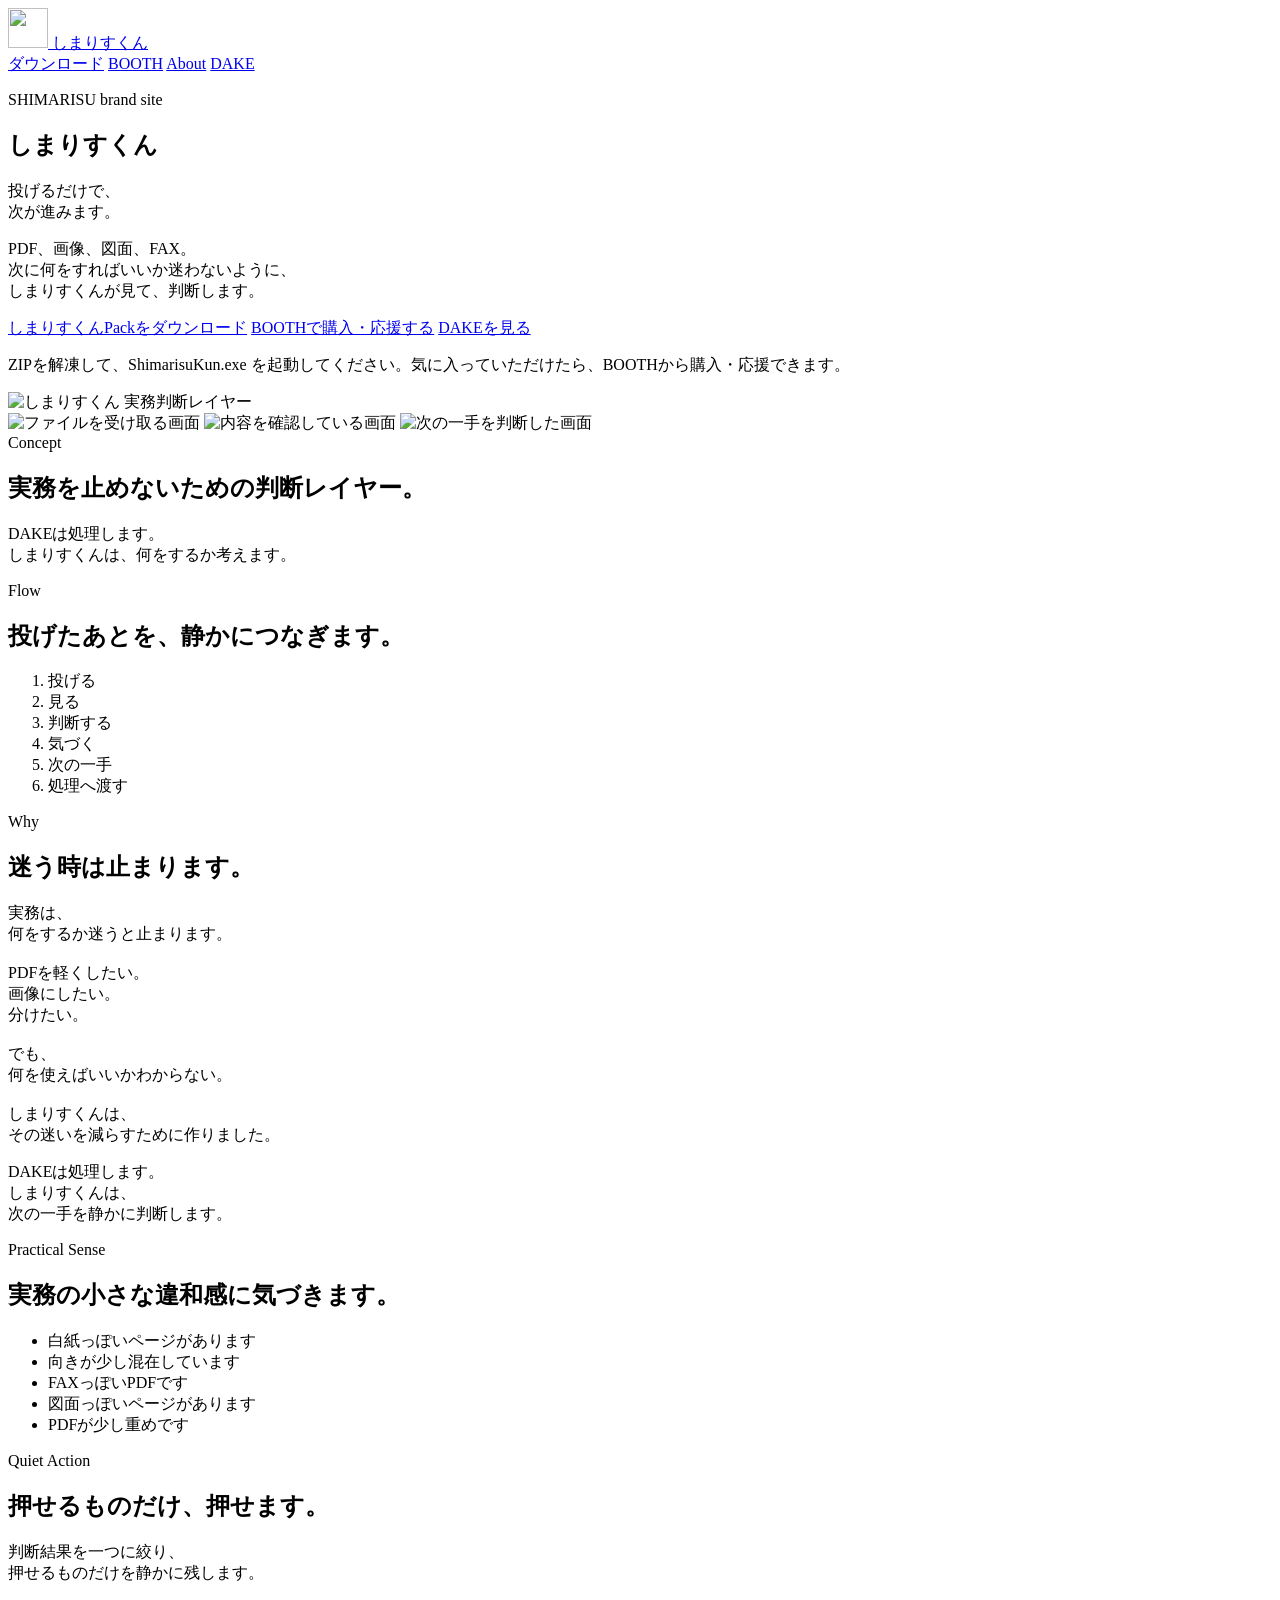
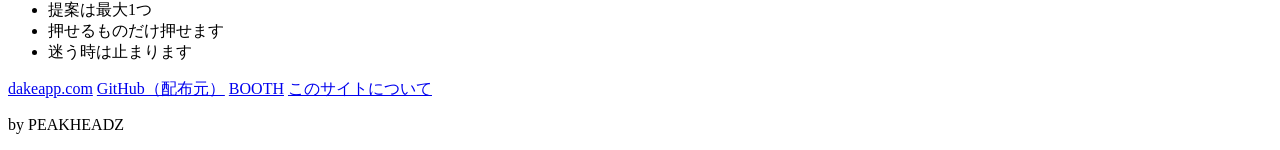
==== commit 5c2fdb83: "Add SHIMARISU about page" ====
--- a/public/index.html
+++ b/public/index.html
@@ -13,6 +13,7 @@
     <meta property="og:description" content="しまりすくんは、PDF・画像・図面・FAXを見て、仕事の次の一手を静かに判断する実務判断レイヤーです。">
     <meta property="og:image" content="https://shimarisu.dakeapp.com/assets/booth_thumbnail.jpg">
     <meta name="twitter:card" content="summary_large_image">
+    <link rel="canonical" href="https://shimarisu.dakeapp.com/">
     <link rel="icon" href="/assets/shimarisu_icon.png">
     <link rel="stylesheet" href="/style.css">
   </head>
@@ -25,6 +26,7 @@
       <nav class="site-nav" aria-label="関連リンク">
         <a href="https://github.com/yukiPHZ/shimarisu-pack-release/releases/download/SHIMARISU_Pack_v1.0.0/SHIMARISU_Pack.zip">ダウンロード</a>
         <a href="https://peakheadz.booth.pm/items/8449321" target="_blank" rel="noreferrer">BOOTH</a>
+        <a href="/about/">About</a>
         <a href="https://dakeapp.com/" target="_blank" rel="noreferrer">DAKE</a>
       </nav>
     </header>
@@ -147,6 +149,7 @@
         <a href="https://dakeapp.com/" target="_blank" rel="noreferrer">dakeapp.com</a>
         <a href="https://github.com/yukiPHZ/shimarisu-pack-release/releases/tag/SHIMARISU_Pack_v1.0.0" target="_blank" rel="noreferrer">GitHub（配布元）</a>
         <a href="https://peakheadz.booth.pm/items/8449321" target="_blank" rel="noreferrer">BOOTH</a>
+        <a href="/about/">このサイトについて</a>
       </nav>
       <p>by PEAKHEADZ</p>
     </footer>
